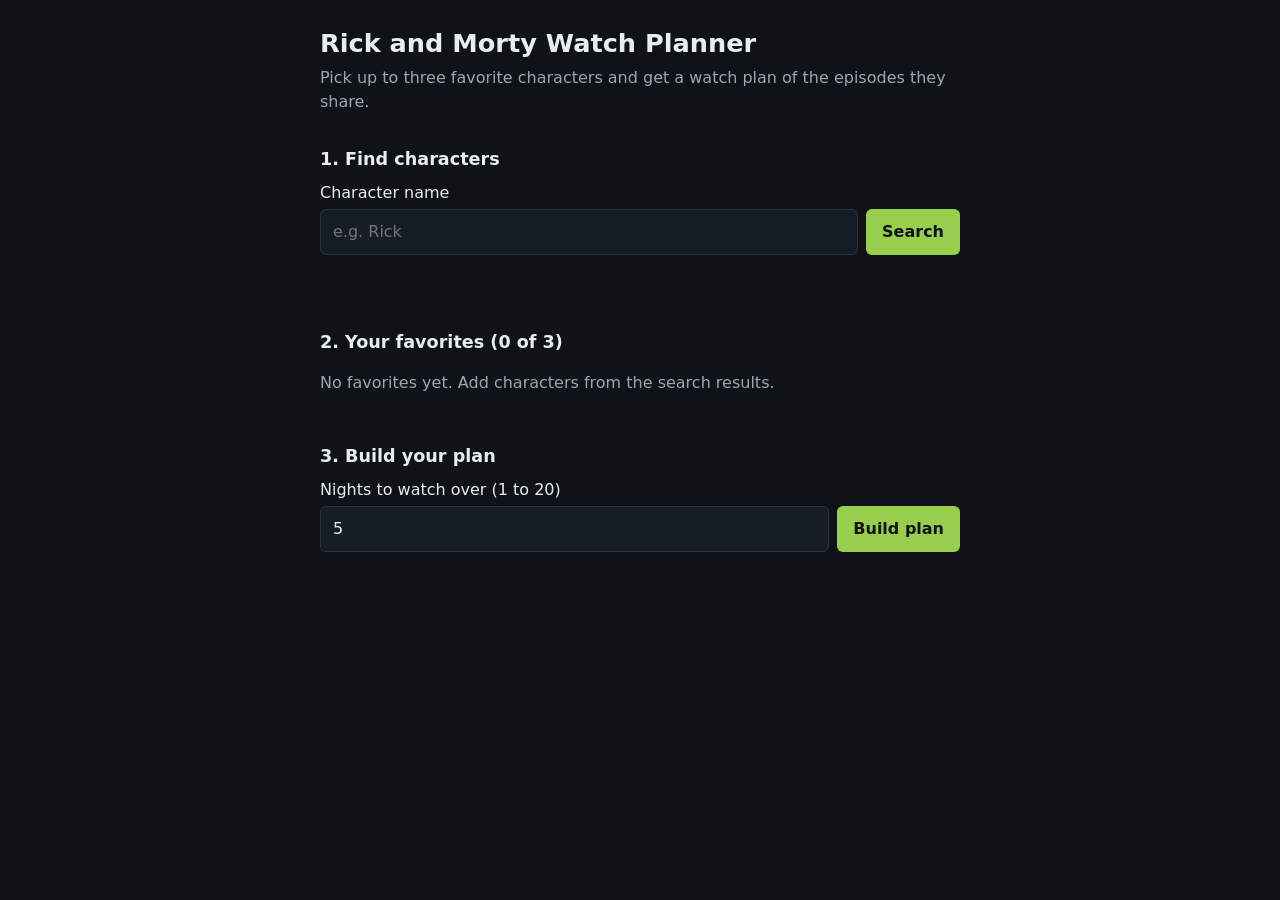
==== index.html @ 21922035 "Add page structure and styles from DESIGN.md Co-Authored-By: Claude Sonnet 5.5 <noreply@anthropic.co" ====
<!DOCTYPE html>
<html lang="en">
<head>
  <meta charset="UTF-8">
  <meta name="viewport" content="width=device-width, initial-scale=1.0">
  <title>Rick and Morty Watch Planner</title>
  <link rel="stylesheet" href="css/styles.css">
</head>
<body>
  <main>
    <header>
      <h1>Rick and Morty Watch Planner</h1>
      <p class="sub">Pick up to three favorite characters and get a watch plan of the episodes they share.</p>
    </header>

    <section aria-labelledby="search-heading">
      <h2 id="search-heading">1. Find characters</h2>
      <form id="search-form" novalidate>
        <label for="search-input">Character name</label>
        <div class="row">
          <input id="search-input" type="text" autocomplete="off" placeholder="e.g. Rick">
          <button id="search-btn" type="submit">Search</button>
        </div>
        <p id="search-msg" class="msg" aria-live="polite"></p>
      </form>
      <div id="search-error" class="error" role="alert" hidden></div>
      <ul id="results" class="cards"></ul>
    </section>

    <section aria-labelledby="fav-heading">
      <h2 id="fav-heading">2. Your favorites (<span id="fav-count">0</span> of 3)</h2>
      <p id="fav-empty" class="muted">No favorites yet. Add characters from the search results.</p>
      <ul id="favorites" class="cards"></ul>
    </section>

    <section aria-labelledby="plan-heading">
      <h2 id="plan-heading">3. Build your plan</h2>
      <form id="plan-form" novalidate>
        <label for="nights-input">Nights to watch over (1 to 20)</label>
        <div class="row">
          <input id="nights-input" type="number" inputmode="numeric" value="5">
          <button id="build-btn" type="submit">Build plan</button>
        </div>
        <p id="plan-msg" class="msg" aria-live="polite"></p>
      </form>
      <div id="plan-error" class="error" role="alert" hidden></div>
    </section>

    <section id="output" aria-labelledby="out-heading" hidden>
      <h2 id="out-heading">Your watch plan</h2>
      <p id="out-note" class="muted"></p>
      <div id="plan"></div>
      <h3>Ranked episodes</h3>
      <ol id="ranked"></ol>
      <h3>By season</h3>
      <div id="seasons"></div>
    </section>
  </main>
  <script src="js/main.js"></script>
</body>
</html>
---- css/styles.css ----
:root {
  --space: #0F1318;
  --panel: #171D25;
  --rule: #2A3441;
  --text: #E8EDF2;
  --muted: #9AA6B4;
  --portal: #97CE4C;
  --amber: #F2B84B;
  --sans: ui-sans-serif, system-ui, -apple-system, "Segoe UI", sans-serif;
  --mono: ui-monospace, "SF Mono", Menlo, Consolas, monospace;
}
* { box-sizing: border-box; }
body {
  margin: 0;
  padding: 24px 16px 64px;
  background: var(--space);
  color: var(--text);
  font: 16px/1.5 var(--sans);
}
main { max-width: 640px; margin: 0 auto; }
h1 { font-size: 1.6rem; margin: 0 0 4px; }
h2 { font-size: 1.1rem; margin: 32px 0 8px; }
h3 { font: 600 0.8rem var(--mono); letter-spacing: 0.08em; text-transform: uppercase; color: var(--portal); margin: 24px 0 8px; }
.sub, .muted { color: var(--muted); }
.sub { margin: 0 0 8px; }

label { display: block; margin-bottom: 4px; }
.row { display: flex; gap: 8px; }
input {
  flex: 1;
  min-width: 0;
  padding: 10px 12px;
  background: var(--panel);
  color: var(--text);
  border: 1px solid var(--rule);
  border-radius: 6px;
  font: inherit;
}
input.invalid { border-color: var(--amber); }
button {
  padding: 10px 16px;
  background: var(--portal);
  color: var(--space);
  border: 0;
  border-radius: 6px;
  font: 600 1rem var(--sans);
  cursor: pointer;
}
button:disabled { background: var(--rule); color: var(--muted); cursor: not-allowed; }
button.secondary { background: transparent; color: var(--text); border: 1px solid var(--rule); padding: 6px 12px; font-size: 0.9rem; }
:focus-visible { outline: 2px solid var(--portal); outline-offset: 2px; }

.msg { min-height: 1.5em; margin: 6px 0 0; color: var(--muted); }
.msg.invalid { color: var(--amber); }
.error {
  margin-top: 12px;
  padding: 12px 16px;
  border: 1px solid var(--amber);
  border-radius: 6px;
  color: var(--amber);
}
.error button { margin-left: 8px; background: var(--amber); }

.cards { list-style: none; margin: 12px 0 0; padding: 0; display: grid; gap: 8px; }
.card {
  display: flex;
  align-items: center;
  gap: 12px;
  padding: 10px 12px;
  background: var(--panel);
  border: 1px solid var(--rule);
  border-left: 4px solid var(--portal);
  border-radius: 6px;
}
.card img { width: 56px; height: 56px; border-radius: 4px; object-fit: cover; flex: none; }
.card .info { flex: 1; min-width: 0; }
.card .name { font-weight: 600; }
.card .meta { color: var(--muted); font-size: 0.85rem; }

.night {
  background: var(--panel);
  border: 1px solid var(--rule);
  border-left: 4px solid var(--portal);
  border-radius: 6px;
  margin-bottom: 16px;
}
.night h4 {
  display: flex;
  justify-content: space-between;
  margin: 0;
  padding: 12px 16px;
  font: 600 0.8rem var(--mono);
  letter-spacing: 0.08em;
  text-transform: uppercase;
  color: var(--portal);
  border-bottom: 1px solid var(--rule);
}
.night ul { list-style: none; margin: 0; padding: 0; }
.ep {
  display: grid;
  grid-template-columns: auto 1fr auto;
  gap: 2px 12px;
  align-items: baseline;
  padding: 12px 16px;
  border-bottom: 1px solid var(--rule);
}
.ep:last-child { border-bottom: 0; }
.code { font: 0.85rem var(--mono); color: var(--muted); }
.title { font-weight: 600; }
.pips { font: 0.9rem var(--mono); letter-spacing: 0.1em; color: var(--portal); }
.pips .off { color: var(--rule); }
.who, .date { grid-column: 2 / 4; color: var(--muted); font-size: 0.85rem; }

#ranked { margin: 0; padding-left: 24px; }
#ranked li { padding: 2px 0; }
#ranked .code { margin-right: 8px; }

.season { margin-bottom: 12px; }
.season .label { display: flex; justify-content: space-between; font: 0.85rem var(--mono); }
.bar { height: 8px; margin: 4px 0; background: var(--rule); border-radius: 4px; }
.bar span { display: block; height: 100%; background: var(--portal); border-radius: 4px; }
.season .meta { color: var(--muted); font-size: 0.85rem; }

@media (prefers-reduced-motion: reduce) { * { transition: none !important; animation: none !important; } }
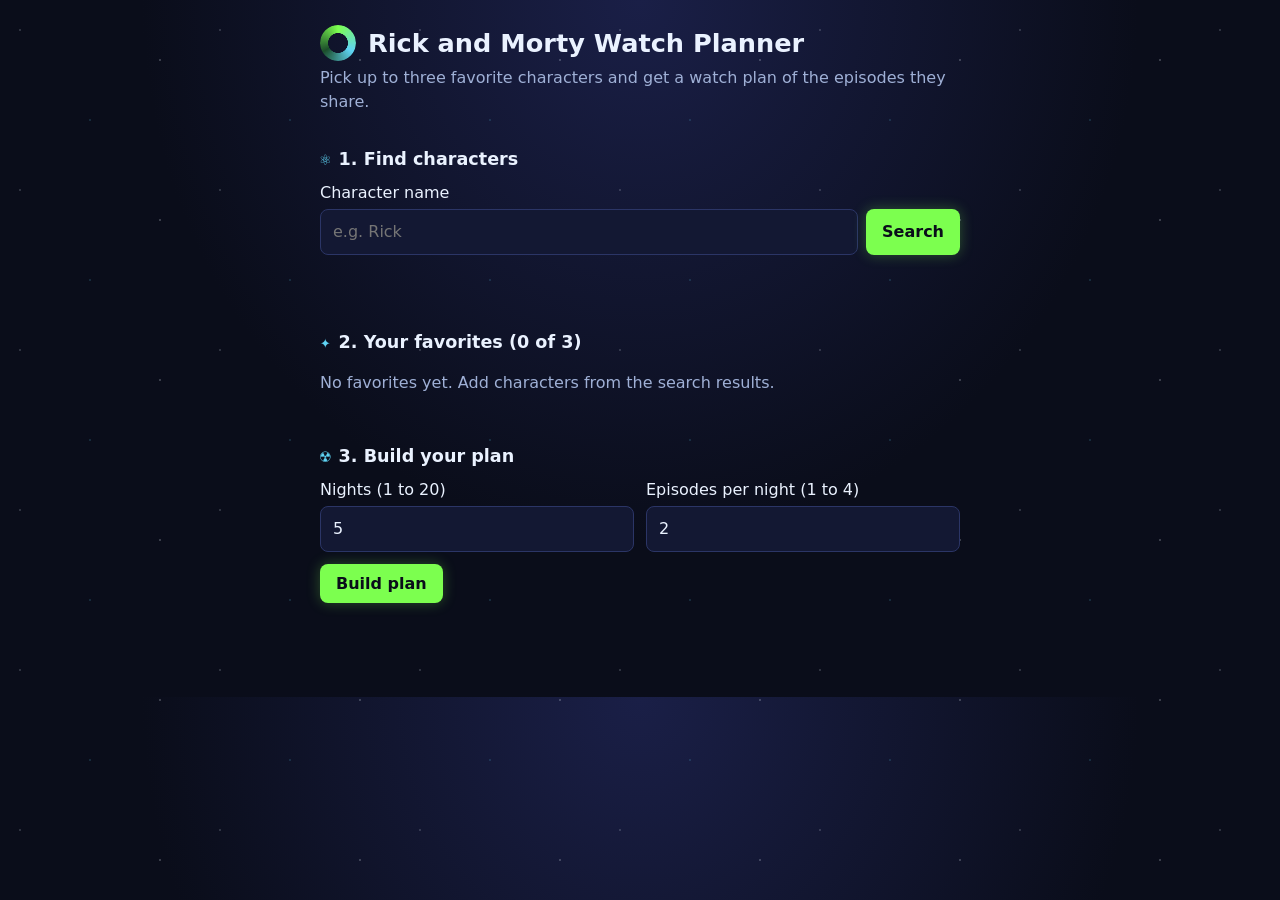
==== commit 867498a2: "Cap the plan at nights x episodes per night and drop the full ranked list User testing (Ayushman, an" ====
--- a/index.html
+++ b/index.html
@@ -36,11 +36,17 @@
     <section aria-labelledby="plan-heading">
       <h2 id="plan-heading">3. Build your plan</h2>
       <form id="plan-form" novalidate>
-        <label for="nights-input">Nights to watch over (1 to 20)</label>
-        <div class="row">
-          <input id="nights-input" type="number" inputmode="numeric" value="5">
-          <button id="build-btn" type="submit">Build plan</button>
+        <div class="fields">
+          <div>
+            <label for="nights-input">Nights (1 to 20)</label>
+            <input id="nights-input" type="number" inputmode="numeric" value="5">
+          </div>
+          <div>
+            <label for="per-night-input">Episodes per night (1 to 4)</label>
+            <input id="per-night-input" type="number" inputmode="numeric" value="2">
+          </div>
         </div>
+        <button id="build-btn" type="submit">Build plan</button>
         <p id="plan-msg" class="msg" aria-live="polite"></p>
       </form>
       <div id="plan-error" class="error" role="alert" hidden></div>
@@ -50,8 +56,6 @@
       <h2 id="out-heading">Your watch plan</h2>
       <p id="out-note" class="muted"></p>
       <div id="plan"></div>
-      <h3>Ranked episodes</h3>
-      <ol id="ranked"></ol>
       <h3>By season</h3>
       <div id="seasons"></div>
     </section>
--- a/css/styles.css
+++ b/css/styles.css
@@ -1,11 +1,13 @@
 :root {
-  --space: #0F1318;
-  --panel: #171D25;
-  --rule: #2A3441;
-  --text: #E8EDF2;
-  --muted: #9AA6B4;
-  --portal: #97CE4C;
-  --amber: #F2B84B;
+  --void: #0A0D1A;
+  --panel: #131833;
+  --rule: #2B3566;
+  --text: #EAF2FF;
+  --muted: #9FB0D6;
+  --portal: #7CFF4F;
+  --lab: #5FD4F4;
+  --yellow: #FFD23F;
+  --glow: 0 0 14px rgba(124, 255, 79, 0.28);
   --sans: ui-sans-serif, system-ui, -apple-system, "Segoe UI", sans-serif;
   --mono: ui-monospace, "SF Mono", Menlo, Consolas, monospace;
 }
@@ -13,19 +15,52 @@
 body {
   margin: 0;
   padding: 24px 16px 64px;
-  background: var(--space);
+  background:
+    radial-gradient(1px 1px at 20px 30px, rgba(234, 242, 255, 0.55), transparent),
+    radial-gradient(1px 1px at 90px 120px, rgba(95, 212, 244, 0.5), transparent),
+    radial-gradient(1.5px 1.5px at 160px 60px, rgba(234, 242, 255, 0.4), transparent),
+    radial-gradient(ellipse at top, #1A1F47 0%, var(--void) 55%);
+  background-size: 200px 160px, 200px 160px, 200px 160px, 100% 100%;
+  background-attachment: scroll;
   color: var(--text);
   font: 16px/1.5 var(--sans);
 }
 main { max-width: 640px; margin: 0 auto; }
-h1 { font-size: 1.6rem; margin: 0 0 4px; }
+h1 {
+  display: flex;
+  align-items: center;
+  gap: 12px;
+  font-size: 1.6rem;
+  margin: 0 0 4px;
+}
+h1::before {
+  content: "";
+  flex: none;
+  width: 36px;
+  height: 36px;
+  border-radius: 50%;
+  background: conic-gradient(from 0deg, var(--portal), var(--lab), #1B4D2A, var(--portal));
+  -webkit-mask: radial-gradient(circle, transparent 38%, #000 40%);
+  mask: radial-gradient(circle, transparent 38%, #000 40%);
+  box-shadow: var(--glow);
+  animation: spin 8s linear infinite;
+}
+@keyframes spin { to { transform: rotate(360deg); } }
 h2 { font-size: 1.1rem; margin: 32px 0 8px; }
+h2::before { color: var(--lab); margin-right: 8px; font-family: var(--mono); }
+#search-heading::before { content: "\269B\FE0E"; }
+#fav-heading::before { content: "\2726"; }
+#plan-heading::before { content: "\2622\FE0E"; }
+#out-heading::before { content: "\269B\FE0E"; }
 h3 { font: 600 0.8rem var(--mono); letter-spacing: 0.08em; text-transform: uppercase; color: var(--portal); margin: 24px 0 8px; }
 .sub, .muted { color: var(--muted); }
 .sub { margin: 0 0 8px; }
 
 label { display: block; margin-bottom: 4px; }
 .row { display: flex; gap: 8px; }
+.fields { display: flex; gap: 12px; margin-bottom: 12px; }
+.fields > div { flex: 1; min-width: 0; }
+.fields input { width: 100%; }
 input {
   flex: 1;
   min-width: 0;
@@ -33,33 +68,35 @@
   background: var(--panel);
   color: var(--text);
   border: 1px solid var(--rule);
-  border-radius: 6px;
+  border-radius: 8px;
   font: inherit;
 }
-input.invalid { border-color: var(--amber); }
+input:focus { border-color: var(--lab); }
+input.invalid { border-color: var(--yellow); }
 button {
   padding: 10px 16px;
   background: var(--portal);
-  color: var(--space);
+  color: var(--void);
   border: 0;
-  border-radius: 6px;
+  border-radius: 8px;
   font: 600 1rem var(--sans);
   cursor: pointer;
+  box-shadow: var(--glow);
 }
-button:disabled { background: var(--rule); color: var(--muted); cursor: not-allowed; }
-button.secondary { background: transparent; color: var(--text); border: 1px solid var(--rule); padding: 6px 12px; font-size: 0.9rem; }
+button:disabled { background: var(--rule); color: var(--muted); cursor: not-allowed; box-shadow: none; }
+button.secondary { background: transparent; color: var(--text); border: 1px solid var(--rule); padding: 6px 12px; font-size: 0.9rem; box-shadow: none; }
 :focus-visible { outline: 2px solid var(--portal); outline-offset: 2px; }
 
 .msg { min-height: 1.5em; margin: 6px 0 0; color: var(--muted); }
-.msg.invalid { color: var(--amber); }
+.msg.invalid { color: var(--yellow); }
 .error {
   margin-top: 12px;
   padding: 12px 16px;
-  border: 1px solid var(--amber);
-  border-radius: 6px;
-  color: var(--amber);
+  border: 1px solid var(--yellow);
+  border-radius: 8px;
+  color: var(--yellow);
 }
-.error button { margin-left: 8px; background: var(--amber); }
+.error button { margin-left: 8px; background: var(--yellow); box-shadow: none; }
 
 .cards { list-style: none; margin: 12px 0 0; padding: 0; display: grid; gap: 8px; }
 .card {
@@ -70,9 +107,10 @@
   background: var(--panel);
   border: 1px solid var(--rule);
   border-left: 4px solid var(--portal);
-  border-radius: 6px;
+  border-radius: 8px;
+  box-shadow: var(--glow);
 }
-.card img { width: 56px; height: 56px; border-radius: 4px; object-fit: cover; flex: none; }
+.card img { width: 56px; height: 56px; border-radius: 50%; border: 2px solid var(--lab); object-fit: cover; flex: none; }
 .card .info { flex: 1; min-width: 0; }
 .card .name { font-weight: 600; }
 .card .meta { color: var(--muted); font-size: 0.85rem; }
@@ -81,7 +119,8 @@
   background: var(--panel);
   border: 1px solid var(--rule);
   border-left: 4px solid var(--portal);
-  border-radius: 6px;
+  border-radius: 8px;
+  box-shadow: var(--glow);
   margin-bottom: 16px;
 }
 .night h4 {
@@ -95,6 +134,7 @@
   color: var(--portal);
   border-bottom: 1px solid var(--rule);
 }
+.night h4 span:first-child::before { content: "\25C9  "; }
 .night ul { list-style: none; margin: 0; padding: 0; }
 .ep {
   display: grid;
@@ -107,18 +147,14 @@
 .ep:last-child { border-bottom: 0; }
 .code { font: 0.85rem var(--mono); color: var(--muted); }
 .title { font-weight: 600; }
-.pips { font: 0.9rem var(--mono); letter-spacing: 0.1em; color: var(--portal); }
-.pips .off { color: var(--rule); }
+.pips { font: 0.9rem var(--mono); letter-spacing: 0.1em; color: var(--portal); text-shadow: 0 0 8px rgba(124, 255, 79, 0.7); }
+.pips .off { color: var(--rule); text-shadow: none; }
 .who, .date { grid-column: 2 / 4; color: var(--muted); font-size: 0.85rem; }
-
-#ranked { margin: 0; padding-left: 24px; }
-#ranked li { padding: 2px 0; }
-#ranked .code { margin-right: 8px; }
 
 .season { margin-bottom: 12px; }
 .season .label { display: flex; justify-content: space-between; font: 0.85rem var(--mono); }
 .bar { height: 8px; margin: 4px 0; background: var(--rule); border-radius: 4px; }
-.bar span { display: block; height: 100%; background: var(--portal); border-radius: 4px; }
+.bar span { display: block; height: 100%; background: linear-gradient(90deg, var(--portal), var(--lab)); border-radius: 4px; }
 .season .meta { color: var(--muted); font-size: 0.85rem; }
 
 @media (prefers-reduced-motion: reduce) { * { transition: none !important; animation: none !important; } }
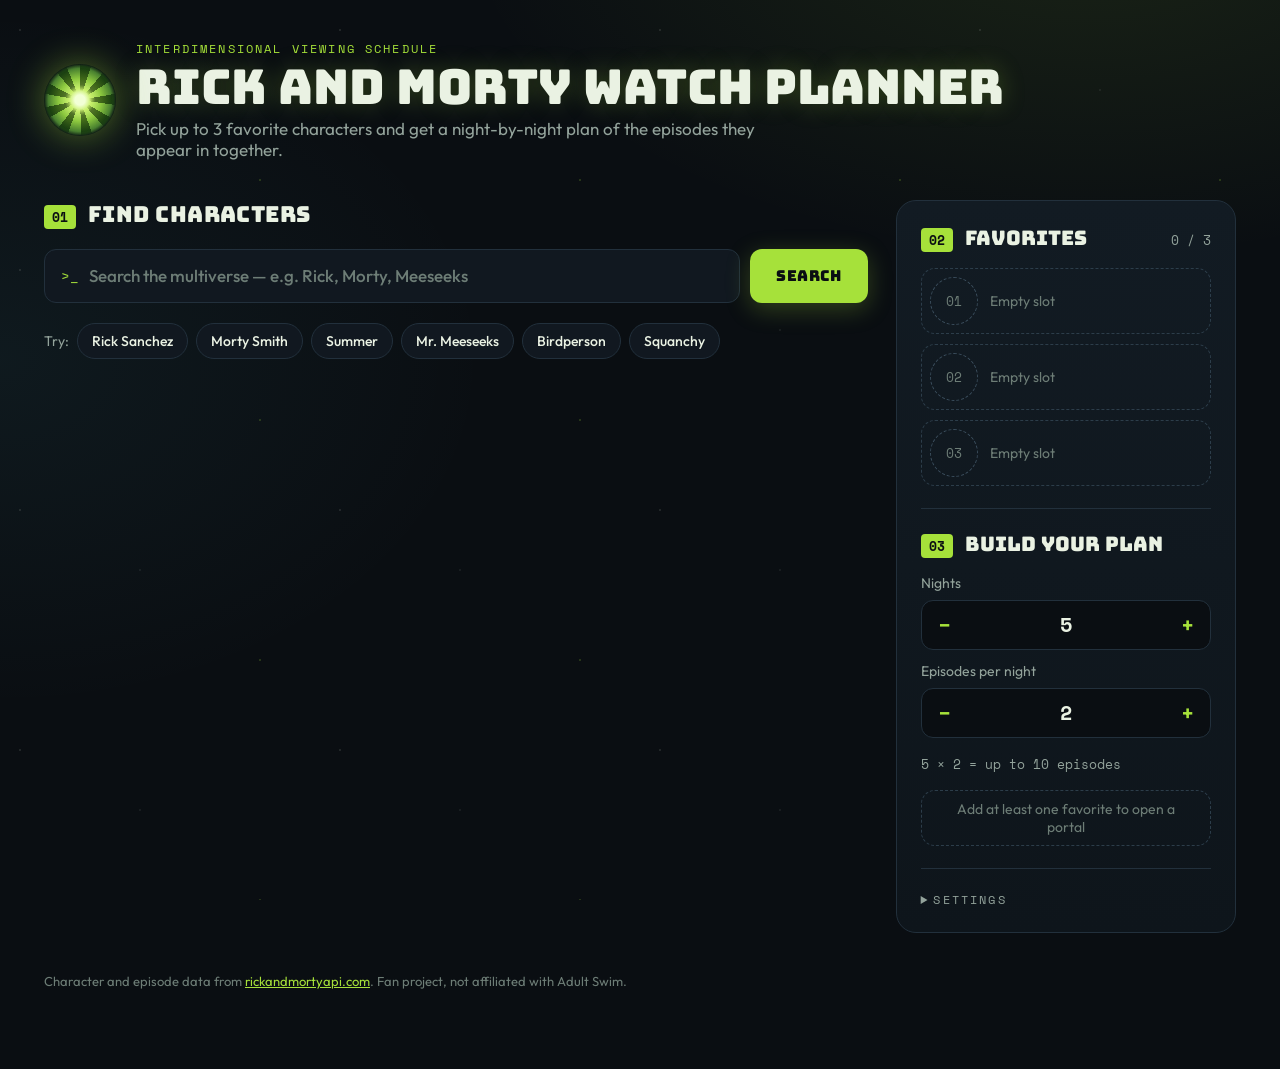
==== commit 51178bb0: "Rebuild page and styles to the second design direction Header with CSS portal, two-column layout wit" ====
--- a/index.html
+++ b/index.html
@@ -4,62 +4,141 @@
   <meta charset="UTF-8">
   <meta name="viewport" content="width=device-width, initial-scale=1.0">
   <title>Rick and Morty Watch Planner</title>
+  <link rel="preconnect" href="https://fonts.googleapis.com">
+  <link rel="preconnect" href="https://fonts.gstatic.com" crossorigin>
+  <link href="https://fonts.googleapis.com/css2?family=Bungee&family=Outfit:wght@400;500;600;700&family=Space+Mono:wght@400;700&display=swap" rel="stylesheet">
   <link rel="stylesheet" href="css/styles.css">
 </head>
 <body>
-  <main>
-    <header>
-      <h1>Rick and Morty Watch Planner</h1>
-      <p class="sub">Pick up to three favorite characters and get a watch plan of the episodes they share.</p>
+  <div class="page">
+    <header class="head">
+      <span class="portal" style="--s: 72px" aria-hidden="true"><span class="core"></span><span class="swirl"></span></span>
+      <div class="head-text">
+        <p class="kicker">Interdimensional viewing schedule</p>
+        <h1>Rick and Morty Watch Planner</h1>
+        <p class="sub">Pick up to <span id="max-text">3</span> favorite characters and get a night-by-night plan of the episodes they appear in together.</p>
+      </div>
     </header>
 
-    <section aria-labelledby="search-heading">
-      <h2 id="search-heading">1. Find characters</h2>
-      <form id="search-form" novalidate>
-        <label for="search-input">Character name</label>
-        <div class="row">
-          <input id="search-input" type="text" autocomplete="off" placeholder="e.g. Rick">
-          <button id="search-btn" type="submit">Search</button>
+    <div class="cols">
+      <main class="left">
+        <section class="block" aria-labelledby="find-heading">
+          <div class="step">
+            <span class="badge">01</span>
+            <h2 id="find-heading" class="h-find">Find characters</h2>
+          </div>
+
+          <form id="search-form" class="search" novalidate>
+            <label class="field">
+              <span class="prompt" aria-hidden="true">&gt;_</span>
+              <span class="visually-hidden">Character name</span>
+              <input id="search-input" type="text" autocomplete="off" placeholder="Search the multiverse — e.g. Rick, Morty, Meeseeks">
+            </label>
+            <button id="search-btn" class="btn-search" type="submit">Search</button>
+          </form>
+
+          <div id="chips" class="chips"></div>
+          <p id="status" class="status" aria-live="polite"></p>
+          <div id="search-loading" class="loading" hidden>
+            <span class="portal" style="--s: 36px" aria-hidden="true"><span class="core"></span><span class="swirl"></span></span>
+            <span>Scanning dimensions…</span>
+          </div>
+          <ul id="results" class="grid"></ul>
+          <div id="more" class="more"></div>
+        </section>
+      </main>
+
+      <aside class="aside" aria-label="Favorites and plan">
+        <section class="block" aria-labelledby="fav-heading">
+          <div class="row-between">
+            <div class="step">
+              <span class="badge">02</span>
+              <h2 id="fav-heading" class="h-small">Favorites</h2>
+            </div>
+            <span id="fav-counter" class="counter">0 / 3</span>
+          </div>
+          <ul id="slots" class="slots"></ul>
+        </section>
+
+        <hr class="divider">
+
+        <section class="block" aria-labelledby="build-heading">
+          <div class="step">
+            <span class="badge">03</span>
+            <h2 id="build-heading" class="h-small">Build your plan</h2>
+          </div>
+          <div class="steppers">
+            <div class="stepper">
+              <span id="nights-label" class="stepper-label">Nights</span>
+              <div class="ctl" role="group" aria-labelledby="nights-label">
+                <button type="button" data-key="nights" data-dir="-1" aria-label="Fewer nights">−</button>
+                <output id="nights-val" aria-live="polite">5</output>
+                <button type="button" data-key="nights" data-dir="1" aria-label="More nights">+</button>
+              </div>
+            </div>
+            <div class="stepper">
+              <span id="per-label" class="stepper-label">Episodes per night</span>
+              <div class="ctl" role="group" aria-labelledby="per-label">
+                <button type="button" data-key="perNight" data-dir="-1" aria-label="Fewer episodes per night">−</button>
+                <output id="per-val" aria-live="polite">2</output>
+                <button type="button" data-key="perNight" data-dir="1" aria-label="More episodes per night">+</button>
+              </div>
+            </div>
+          </div>
+          <p id="plan-summary" class="summary">5 × 2 = up to 10 episodes</p>
+          <div id="build-area"></div>
+          <p id="plan-error" class="plan-error" role="alert"></p>
+        </section>
+
+        <hr class="divider">
+
+        <details class="settings">
+          <summary>Settings</summary>
+          <div class="settings-body">
+            <label class="setting">
+              <span>Ranking</span>
+              <select id="set-ranking">
+                <option value="most">Most favorites first</option>
+                <option value="chrono">Chronological</option>
+              </select>
+            </label>
+            <label class="setting">
+              <span>Max favorites</span>
+              <select id="set-max"></select>
+            </label>
+            <label class="setting check">
+              <input id="set-seasons" type="checkbox" checked>
+              <span>Show season breakdown</span>
+            </label>
+          </div>
+        </details>
+      </aside>
+    </div>
+
+    <div id="plan-loading" class="plan-loading" hidden>
+      <span class="portal" style="--s: 48px" aria-hidden="true"><span class="core"></span><span class="swirl"></span></span>
+      <span>Calculating the optimal timeline…</span>
+    </div>
+
+    <section id="plan" class="plan" aria-labelledby="plan-title" hidden>
+      <div class="plan-head">
+        <div>
+          <p class="kicker">Your watch plan</p>
+          <h2 id="plan-title" class="plan-title"></h2>
         </div>
-        <p id="search-msg" class="msg" aria-live="polite"></p>
-      </form>
-      <div id="search-error" class="error" role="alert" hidden></div>
-      <ul id="results" class="cards"></ul>
+        <p id="plan-note" class="plan-note"></p>
+      </div>
+      <div id="nights" class="nights"></div>
+      <section id="seasons" class="seasons" aria-labelledby="seasons-title">
+        <h3 id="seasons-title" class="seasons-title">By season</h3>
+        <div id="season-rows" class="season-rows"></div>
+      </section>
     </section>
 
-    <section aria-labelledby="fav-heading">
-      <h2 id="fav-heading">2. Your favorites (<span id="fav-count">0</span> of 3)</h2>
-      <p id="fav-empty" class="muted">No favorites yet. Add characters from the search results.</p>
-      <ul id="favorites" class="cards"></ul>
-    </section>
-
-    <section aria-labelledby="plan-heading">
-      <h2 id="plan-heading">3. Build your plan</h2>
-      <form id="plan-form" novalidate>
-        <div class="fields">
-          <div>
-            <label for="nights-input">Nights (1 to 20)</label>
-            <input id="nights-input" type="number" inputmode="numeric" value="5">
-          </div>
-          <div>
-            <label for="per-night-input">Episodes per night (1 to 4)</label>
-            <input id="per-night-input" type="number" inputmode="numeric" value="2">
-          </div>
-        </div>
-        <button id="build-btn" type="submit">Build plan</button>
-        <p id="plan-msg" class="msg" aria-live="polite"></p>
-      </form>
-      <div id="plan-error" class="error" role="alert" hidden></div>
-    </section>
-
-    <section id="output" aria-labelledby="out-heading" hidden>
-      <h2 id="out-heading">Your watch plan</h2>
-      <p id="out-note" class="muted"></p>
-      <div id="plan"></div>
-      <h3>By season</h3>
-      <div id="seasons"></div>
-    </section>
-  </main>
+    <footer class="foot">
+      Character and episode data from <a href="https://rickandmortyapi.com">rickandmortyapi.com</a>. Fan project, not affiliated with Adult Swim.
+    </footer>
+  </div>
   <script src="js/main.js"></script>
 </body>
 </html>
--- a/css/styles.css
+++ b/css/styles.css
@@ -1,160 +1,741 @@
 :root {
-  --void: #0A0D1A;
-  --panel: #131833;
-  --rule: #2B3566;
-  --text: #EAF2FF;
-  --muted: #9FB0D6;
-  --portal: #7CFF4F;
-  --lab: #5FD4F4;
-  --yellow: #FFD23F;
-  --glow: 0 0 14px rgba(124, 255, 79, 0.28);
-  --sans: ui-sans-serif, system-ui, -apple-system, "Segoe UI", sans-serif;
-  --mono: ui-monospace, "SF Mono", Menlo, Consolas, monospace;
-}
-* { box-sizing: border-box; }
+  --bg: #0a0e12;
+  --panel: #111820;
+  --raised: #16202a;
+  --line: #22303c;
+  --divider: #1a242e;
+  --line-strong: #2c3d4a;
+  --line-hover: #3a4d5c;
+  --text: #eaf2e3;
+  --text-2: #93a39b;
+  --text-3: #6d7d76;
+  --fav-name: #c3d0c8;
+  --green: #a6e13a;
+  --green-hover: #bdf04f;
+  --green-deep: #3c7a24;
+  --cyan: #5fd3e6;
+  --danger: #ff6b4a;
+  --unknown: #8a97a0;
+
+  --display: "Bungee", ui-sans-serif, system-ui, sans-serif;
+  --body: "Outfit", ui-sans-serif, system-ui, -apple-system, "Segoe UI", sans-serif;
+  --mono: "Space Mono", ui-monospace, "SF Mono", Menlo, Consolas, monospace;
+}
+
+*, *::before, *::after { box-sizing: border-box; }
+
+html, body { margin: 0; background: #0a0e12; }
+
 body {
-  margin: 0;
-  padding: 24px 16px 64px;
-  background:
-    radial-gradient(1px 1px at 20px 30px, rgba(234, 242, 255, 0.55), transparent),
-    radial-gradient(1px 1px at 90px 120px, rgba(95, 212, 244, 0.5), transparent),
-    radial-gradient(1.5px 1.5px at 160px 60px, rgba(234, 242, 255, 0.4), transparent),
-    radial-gradient(ellipse at top, #1A1F47 0%, var(--void) 55%);
-  background-size: 200px 160px, 200px 160px, 200px 160px, 100% 100%;
-  background-attachment: scroll;
+  font-family: var(--body);
   color: var(--text);
-  font: 16px/1.5 var(--sans);
-}
-main { max-width: 640px; margin: 0 auto; }
+  -webkit-font-smoothing: antialiased;
+  -moz-osx-font-smoothing: grayscale;
+  background-image:
+    radial-gradient(1px 1px at 20px 30px, rgba(234, 242, 227, .35), transparent),
+    radial-gradient(1px 1px at 140px 90px, rgba(234, 242, 227, .22), transparent),
+    radial-gradient(1.5px 1.5px at 260px 180px, rgba(166, 225, 58, .35), transparent),
+    radial-gradient(900px 500px at 85% -10%, rgba(166, 225, 58, .10), transparent 70%),
+    radial-gradient(700px 500px at 0% 40%, rgba(95, 211, 230, .06), transparent 70%);
+  background-size: 320px 240px, 320px 240px, 320px 240px, 100% 100%, 100% 100%;
+  background-attachment: fixed;
+}
+
+a { color: var(--green); }
+a:hover { color: #cdf57a; }
+input::placeholder { color: var(--text-3); }
+button, input, select { font: inherit; }
+button { cursor: pointer; }
+:focus-visible { outline: 2px solid var(--green); outline-offset: 2px; }
+
+.visually-hidden {
+  position: absolute;
+  width: 1px;
+  height: 1px;
+  margin: -1px;
+  overflow: hidden;
+  clip: rect(0 0 0 0);
+  white-space: nowrap;
+}
+
+@keyframes rm-spin { from { transform: rotate(0deg); } to { transform: rotate(360deg); } }
+@keyframes rm-pulse {
+  0%, 100% { transform: scale(1); filter: brightness(1); }
+  50% { transform: scale(1.05); filter: brightness(1.2); }
+}
+
+/* ---- page ---- */
+
+.page {
+  max-width: 1240px;
+  margin: 0 auto;
+  padding: 40px 24px 80px;
+  display: flex;
+  flex-direction: column;
+  gap: 40px;
+}
+
+/* ---- portal ---- */
+
+.portal {
+  --s: 48px;
+  position: relative;
+  flex: none;
+  width: var(--s);
+  height: var(--s);
+  animation: rm-pulse 3s ease-in-out infinite;
+}
+.portal .core,
+.portal .swirl {
+  position: absolute;
+  inset: 0;
+  border-radius: 50%;
+}
+.portal .core {
+  background: radial-gradient(circle, #f2ffd6 0 10%, #c9f06a 22%, #7fbf2e 42%, #2f6a1c 62%, rgba(47, 106, 28, 0) 72%);
+  box-shadow: 0 0 calc(var(--s) * .5) rgba(166, 225, 58, .45);
+}
+.portal .swirl {
+  background: repeating-conic-gradient(from 0deg, rgba(10, 30, 8, .55) 0 18deg, rgba(220, 255, 160, .15) 18deg 40deg);
+  -webkit-mask-image: radial-gradient(circle, transparent 18%, #000 30%, #000 62%, transparent 70%);
+  mask-image: radial-gradient(circle, transparent 18%, #000 30%, #000 62%, transparent 70%);
+  animation: rm-spin 4s linear infinite;
+}
+
+/* ---- header ---- */
+
+.head {
+  display: flex;
+  align-items: center;
+  gap: 20px;
+  flex-wrap: wrap;
+}
+.head-text {
+  display: flex;
+  flex-direction: column;
+  gap: 6px;
+  flex: 1 1 320px;
+}
+.kicker {
+  margin: 0;
+  font: 400 12px var(--mono);
+  letter-spacing: .18em;
+  text-transform: uppercase;
+  color: var(--green);
+}
 h1 {
-  display: flex;
-  align-items: center;
+  margin: 0;
+  font-family: var(--display);
+  font-weight: 400;
+  font-size: clamp(28px, 4.4vw, 48px);
+  line-height: 1.02;
+  text-shadow: 0 0 24px rgba(166, 225, 58, .25);
+}
+.sub {
+  margin: 0;
+  font-size: 17px;
+  color: var(--text-2);
+  max-width: 620px;
+  text-wrap: pretty;
+}
+
+/* ---- columns ---- */
+
+.cols {
+  display: flex;
+  flex-wrap: wrap;
+  gap: 28px;
+  align-items: flex-start;
+}
+.left {
+  flex: 999 1 520px;
+  min-width: 0;
+  display: flex;
+  flex-direction: column;
+  gap: 20px;
+}
+.aside {
+  flex: 1 1 340px;
+  max-width: 100%;
+  position: sticky;
+  top: 20px;
+  background: linear-gradient(180deg, #121b23, #0e151b);
+  border: 1px solid var(--line);
+  border-radius: 20px;
+  padding: 24px;
+  display: flex;
+  flex-direction: column;
+  gap: 22px;
+}
+.block {
+  display: flex;
+  flex-direction: column;
+  gap: 16px;
+}
+.left .block { gap: 20px; }
+.divider {
+  width: 100%;
+  margin: 0;
+  border: 0;
+  border-top: 1px solid var(--line);
+}
+
+/* ---- step badges ---- */
+
+.step {
+  display: flex;
+  align-items: baseline;
   gap: 12px;
-  font-size: 1.6rem;
-  margin: 0 0 4px;
-}
-h1::before {
-  content: "";
+}
+.badge {
+  font: 700 13px var(--mono);
+  color: #0a0e12;
+  background: var(--green);
+  padding: 2px 8px;
+  border-radius: 4px;
+}
+.step h2 {
+  margin: 0;
+  font-family: var(--display);
+  font-weight: 400;
+}
+.h-find { font-size: 22px; letter-spacing: .02em; }
+.h-small { font-size: 20px; }
+.row-between {
+  display: flex;
+  justify-content: space-between;
+  align-items: baseline;
+  gap: 12px;
+}
+.counter {
+  font: 400 13px var(--mono);
+  color: var(--text-2);
+  white-space: nowrap;
+}
+
+/* ---- search ---- */
+
+.search {
+  display: flex;
+  gap: 10px;
+  flex-wrap: wrap;
+}
+.field {
+  flex: 1 1 260px;
+  display: flex;
+  align-items: center;
+  gap: 10px;
+  min-height: 54px;
+  padding: 0 16px;
+  background: var(--panel);
+  border: 1.5px solid var(--line);
+  border-radius: 12px;
+}
+.field:focus-within { border-color: var(--green); }
+.prompt {
+  font: 400 14px var(--mono);
+  color: var(--green);
+}
+.field input {
+  flex: 1;
+  min-width: 0;
+  padding: 14px 0;
+  border: 0;
+  background: transparent;
+  color: var(--text);
+  font: 500 17px var(--body);
+  outline: none;
+}
+.btn-search {
+  min-height: 54px;
+  padding: 0 26px;
+  border: 0;
+  border-radius: 12px;
+  background: var(--green);
+  color: #0a0e12;
+  font: 400 15px var(--display);
+  letter-spacing: .04em;
+  box-shadow: 0 6px 24px rgba(166, 225, 58, .25);
+}
+.btn-search:hover { background: var(--green-hover); }
+.btn-search:active { transform: translateY(1px); }
+
+.chips {
+  display: flex;
+  flex-wrap: wrap;
+  align-items: center;
+  gap: 8px;
+}
+.chips:empty { display: none; }
+.chips-label {
+  font-size: 14px;
+  color: var(--text-2);
+}
+.chip {
+  flex: none;
+  white-space: nowrap;
+  padding: 8px 14px;
+  border-radius: 999px;
+  border: 1px solid var(--line);
+  background: var(--panel);
+  color: var(--text);
+  font: 500 14px var(--body);
+}
+.chip:hover { border-color: var(--green); color: var(--green); }
+
+.status {
+  margin: 0;
+  font: 400 13px var(--mono);
+  color: var(--text-2);
+}
+.status:empty { display: none; }
+
+.loading {
+  display: flex;
+  align-items: center;
+  gap: 14px;
+  padding: 28px 0;
+  color: var(--text-2);
+}
+.loading[hidden], .plan-loading[hidden] { display: none; }
+
+/* ---- results ---- */
+
+.grid {
+  list-style: none;
+  margin: 0;
+  padding: 0;
+  display: grid;
+  grid-template-columns: repeat(auto-fill, minmax(168px, 1fr));
+  gap: 14px;
+}
+.grid:empty { display: none; }
+.card {
+  display: flex;
+  flex-direction: column;
+  background: var(--panel);
+  border: 1px solid var(--line);
+  border-radius: 16px;
+  overflow: hidden;
+}
+.card:hover { border-color: var(--line-hover); }
+.card-img {
+  position: relative;
+  aspect-ratio: 1 / 1;
+  background: var(--raised);
+}
+.card-img img {
+  display: block;
+  width: 100%;
+  height: 100%;
+  object-fit: cover;
+}
+.card-img img.faded { opacity: .5; }
+.pill {
+  position: absolute;
+  left: 10px;
+  top: 10px;
+  display: inline-flex;
+  align-items: center;
+  gap: 6px;
+  padding: 4px 10px 4px 8px;
+  border-radius: 999px;
+  background: rgba(10, 14, 18, .82);
+  font: 700 11px var(--mono);
+  letter-spacing: .06em;
+  text-transform: uppercase;
+}
+.dot {
+  width: 8px;
+  height: 8px;
+  border-radius: 50%;
+  background: var(--unknown);
+}
+.dot.alive { background: var(--green); }
+.dot.dead { background: var(--danger); }
+.card-body {
+  flex: 1;
+  display: flex;
+  flex-direction: column;
+  gap: 10px;
+  padding: 12px 14px 14px;
+}
+.card-name {
+  font-weight: 600;
+  font-size: 16px;
+  line-height: 1.25;
+}
+.card-meta {
+  margin-top: -6px;
+  font-size: 13px;
+  color: var(--text-2);
+}
+.card-action { margin-top: auto; }
+.btn-add {
+  width: 100%;
+  min-height: 40px;
+  border: 0;
+  border-radius: 10px;
+  background: var(--green);
+  color: #0a0e12;
+  font: 700 14px var(--body);
+}
+.btn-add:hover { background: var(--green-hover); }
+.muted-box {
+  display: flex;
+  align-items: center;
+  justify-content: center;
+  min-height: 40px;
+  border-radius: 10px;
+  border: 1px dashed var(--line-hover);
+  color: var(--text-2);
+  font: 600 14px var(--body);
+  text-align: center;
+}
+
+.more { display: flex; justify-content: center; }
+.more:empty { display: none; }
+.btn-more {
+  min-height: 46px;
+  padding: 0 24px;
+  border-radius: 12px;
+  border: 1.5px solid var(--line);
+  background: transparent;
+  color: var(--text);
+  font: 600 15px var(--body);
+}
+.btn-more:hover { border-color: var(--green); color: var(--green); }
+.btn-more:disabled { cursor: wait; opacity: .7; }
+
+/* ---- favorites ---- */
+
+.slots {
+  list-style: none;
+  margin: 0;
+  padding: 0;
+  display: flex;
+  flex-direction: column;
+  gap: 10px;
+}
+.slot {
+  display: flex;
+  align-items: center;
+  gap: 12px;
+  padding: 8px 10px 8px 8px;
+  border-radius: 14px;
+  min-height: 66px;
+}
+.slot.filled {
+  background: var(--raised);
+  border: 1px solid var(--line-strong);
+}
+.slot.empty { border: 1.5px dashed var(--line-strong); }
+.slot-avatar {
+  flex: none;
+  width: 48px;
+  height: 48px;
+  border-radius: 50%;
+  object-fit: cover;
+  box-shadow: 0 0 0 2px var(--green), 0 0 14px rgba(166, 225, 58, .45);
+}
+.slot-num {
+  flex: none;
+  display: flex;
+  align-items: center;
+  justify-content: center;
+  width: 48px;
+  height: 48px;
+  border-radius: 50%;
+  border: 1.5px dashed var(--line-hover);
+  font: 400 13px var(--mono);
+  color: var(--text-3);
+}
+.slot-info { flex: 1; min-width: 0; }
+.slot-name {
+  font-weight: 600;
+  font-size: 15px;
+  white-space: nowrap;
+  overflow: hidden;
+  text-overflow: ellipsis;
+}
+.slot-meta { font-size: 13px; color: var(--text-2); }
+.slot-empty-label { font-size: 14px; color: var(--text-3); }
+.btn-remove {
   flex: none;
   width: 36px;
   height: 36px;
-  border-radius: 50%;
-  background: conic-gradient(from 0deg, var(--portal), var(--lab), #1B4D2A, var(--portal));
-  -webkit-mask: radial-gradient(circle, transparent 38%, #000 40%);
-  mask: radial-gradient(circle, transparent 38%, #000 40%);
-  box-shadow: var(--glow);
-  animation: spin 8s linear infinite;
-}
-@keyframes spin { to { transform: rotate(360deg); } }
-h2 { font-size: 1.1rem; margin: 32px 0 8px; }
-h2::before { color: var(--lab); margin-right: 8px; font-family: var(--mono); }
-#search-heading::before { content: "\269B\FE0E"; }
-#fav-heading::before { content: "\2726"; }
-#plan-heading::before { content: "\2622\FE0E"; }
-#out-heading::before { content: "\269B\FE0E"; }
-h3 { font: 600 0.8rem var(--mono); letter-spacing: 0.08em; text-transform: uppercase; color: var(--portal); margin: 24px 0 8px; }
-.sub, .muted { color: var(--muted); }
-.sub { margin: 0 0 8px; }
-
-label { display: block; margin-bottom: 4px; }
-.row { display: flex; gap: 8px; }
-.fields { display: flex; gap: 12px; margin-bottom: 12px; }
-.fields > div { flex: 1; min-width: 0; }
-.fields input { width: 100%; }
-input {
+  border-radius: 10px;
+  border: 1px solid var(--line-strong);
+  background: transparent;
+  color: var(--text-2);
+  font-size: 18px;
+  line-height: 1;
+}
+.btn-remove:hover { color: var(--danger); border-color: var(--danger); }
+
+/* ---- plan controls ---- */
+
+.steppers {
+  display: grid;
+  grid-template-columns: repeat(auto-fit, minmax(140px, 1fr));
+  gap: 12px;
+}
+.stepper { display: flex; flex-direction: column; gap: 8px; }
+.stepper-label { font-size: 14px; color: var(--text-2); }
+.ctl {
+  display: flex;
+  align-items: center;
+  background: #0a0e12;
+  border: 1px solid var(--line);
+  border-radius: 12px;
+  overflow: hidden;
+}
+.ctl button {
+  flex: none;
+  width: 46px;
+  height: 48px;
+  border: 0;
+  background: transparent;
+  color: var(--green);
+  font: 700 20px var(--body);
+}
+.ctl button:hover { background: var(--raised); }
+.ctl button:disabled { color: var(--text-3); cursor: not-allowed; background: transparent; }
+.ctl output {
   flex: 1;
-  min-width: 0;
-  padding: 10px 12px;
-  background: var(--panel);
+  text-align: center;
+  font: 700 20px var(--mono);
+}
+.summary {
+  margin: 0;
+  font: 400 13px var(--mono);
+  color: var(--text-2);
+}
+.btn-build {
+  width: 100%;
+  min-height: 56px;
+  border: 0;
+  border-radius: 14px;
+  background: var(--green);
+  color: #0a0e12;
+  font: 400 17px var(--display);
+  letter-spacing: .04em;
+  box-shadow: 0 8px 30px rgba(166, 225, 58, .3);
+}
+.btn-build:hover { background: var(--green-hover); }
+.btn-build:disabled { cursor: wait; opacity: .8; }
+.build-disabled {
+  display: flex;
+  align-items: center;
+  justify-content: center;
+  min-height: 56px;
+  padding: 0 16px;
+  border-radius: 14px;
+  border: 1.5px dashed var(--line-strong);
+  font-size: 14px;
+  color: var(--text-3);
+  text-align: center;
+}
+.plan-error {
+  margin: -6px 0 0;
+  font-size: 14px;
+  color: var(--danger);
+}
+.plan-error:empty { display: none; }
+
+/* ---- settings ---- */
+
+.settings summary {
+  cursor: pointer;
+  font: 400 12px var(--mono);
+  letter-spacing: .18em;
+  text-transform: uppercase;
+  color: var(--text-2);
+}
+.settings summary:hover { color: var(--green); }
+.settings-body {
+  display: flex;
+  flex-direction: column;
+  gap: 12px;
+  margin-top: 14px;
+}
+.setting {
+  display: flex;
+  justify-content: space-between;
+  align-items: center;
+  gap: 12px;
+  font-size: 14px;
+  color: var(--text-2);
+}
+.setting select {
+  padding: 8px 10px;
+  border-radius: 10px;
+  border: 1px solid var(--line);
+  background: #0a0e12;
   color: var(--text);
-  border: 1px solid var(--rule);
-  border-radius: 8px;
-  font: inherit;
-}
-input:focus { border-color: var(--lab); }
-input.invalid { border-color: var(--yellow); }
-button {
-  padding: 10px 16px;
-  background: var(--portal);
-  color: var(--void);
-  border: 0;
-  border-radius: 8px;
-  font: 600 1rem var(--sans);
-  cursor: pointer;
-  box-shadow: var(--glow);
-}
-button:disabled { background: var(--rule); color: var(--muted); cursor: not-allowed; box-shadow: none; }
-button.secondary { background: transparent; color: var(--text); border: 1px solid var(--rule); padding: 6px 12px; font-size: 0.9rem; box-shadow: none; }
-:focus-visible { outline: 2px solid var(--portal); outline-offset: 2px; }
-
-.msg { min-height: 1.5em; margin: 6px 0 0; color: var(--muted); }
-.msg.invalid { color: var(--yellow); }
-.error {
-  margin-top: 12px;
-  padding: 12px 16px;
-  border: 1px solid var(--yellow);
-  border-radius: 8px;
-  color: var(--yellow);
-}
-.error button { margin-left: 8px; background: var(--yellow); box-shadow: none; }
-
-.cards { list-style: none; margin: 12px 0 0; padding: 0; display: grid; gap: 8px; }
-.card {
-  display: flex;
-  align-items: center;
-  gap: 12px;
-  padding: 10px 12px;
-  background: var(--panel);
-  border: 1px solid var(--rule);
-  border-left: 4px solid var(--portal);
-  border-radius: 8px;
-  box-shadow: var(--glow);
-}
-.card img { width: 56px; height: 56px; border-radius: 50%; border: 2px solid var(--lab); object-fit: cover; flex: none; }
-.card .info { flex: 1; min-width: 0; }
-.card .name { font-weight: 600; }
-.card .meta { color: var(--muted); font-size: 0.85rem; }
-
+  font-size: 14px;
+}
+.setting.check { justify-content: flex-start; }
+.setting.check input { accent-color: var(--green); width: 18px; height: 18px; margin: 0; }
+
+/* ---- plan loading ---- */
+
+.plan-loading {
+  display: flex;
+  align-items: center;
+  justify-content: center;
+  gap: 16px;
+  padding: 40px 0;
+  font-size: 17px;
+  color: var(--text-2);
+}
+
+/* ---- watch plan ---- */
+
+.plan {
+  border-top: 1px solid var(--line);
+  display: flex;
+  flex-direction: column;
+  gap: 22px;
+}
+.plan[hidden] { display: none; }
+.plan-head {
+  display: flex;
+  justify-content: space-between;
+  align-items: flex-end;
+  flex-wrap: wrap;
+  gap: 12px 24px;
+  padding-top: 24px;
+}
+.plan-head > div { display: flex; flex-direction: column; gap: 6px; }
+.plan-title {
+  margin: 0;
+  font-family: var(--display);
+  font-weight: 400;
+  font-size: clamp(24px, 3vw, 34px);
+}
+.plan-note {
+  margin: 0;
+  max-width: 460px;
+  font-size: 15px;
+  color: var(--text-2);
+}
+
+.nights {
+  display: grid;
+  grid-template-columns: repeat(auto-fill, minmax(min(100%, 340px), 1fr));
+  gap: 16px;
+}
 .night {
   background: var(--panel);
-  border: 1px solid var(--rule);
-  border-left: 4px solid var(--portal);
-  border-radius: 8px;
-  box-shadow: var(--glow);
-  margin-bottom: 16px;
-}
-.night h4 {
+  border: 1px solid var(--line);
+  border-radius: 18px;
+  overflow: hidden;
+}
+.night-head {
   display: flex;
   justify-content: space-between;
-  margin: 0;
-  padding: 12px 16px;
-  font: 600 0.8rem var(--mono);
-  letter-spacing: 0.08em;
+  align-items: center;
+  gap: 12px;
+  padding: 14px 18px;
+  background: var(--raised);
+  border-bottom: 1px solid var(--line);
+}
+.night-label {
+  margin: 0;
+  font: 400 16px var(--display);
+  color: var(--green);
+}
+.night-count {
+  font: 700 12px var(--mono);
+  letter-spacing: .08em;
   text-transform: uppercase;
-  color: var(--portal);
-  border-bottom: 1px solid var(--rule);
-}
-.night h4 span:first-child::before { content: "\25C9  "; }
+  color: var(--text-2);
+  white-space: nowrap;
+}
 .night ul { list-style: none; margin: 0; padding: 0; }
 .ep {
   display: grid;
-  grid-template-columns: auto 1fr auto;
-  gap: 2px 12px;
-  align-items: baseline;
-  padding: 12px 16px;
-  border-bottom: 1px solid var(--rule);
-}
-.ep:last-child { border-bottom: 0; }
-.code { font: 0.85rem var(--mono); color: var(--muted); }
-.title { font-weight: 600; }
-.pips { font: 0.9rem var(--mono); letter-spacing: 0.1em; color: var(--portal); text-shadow: 0 0 8px rgba(124, 255, 79, 0.7); }
-.pips .off { color: var(--rule); text-shadow: none; }
-.who, .date { grid-column: 2 / 4; color: var(--muted); font-size: 0.85rem; }
-
-.season { margin-bottom: 12px; }
-.season .label { display: flex; justify-content: space-between; font: 0.85rem var(--mono); }
-.bar { height: 8px; margin: 4px 0; background: var(--rule); border-radius: 4px; }
-.bar span { display: block; height: 100%; background: linear-gradient(90deg, var(--portal), var(--lab)); border-radius: 4px; }
-.season .meta { color: var(--muted); font-size: 0.85rem; }
-
-@media (prefers-reduced-motion: reduce) { * { transition: none !important; animation: none !important; } }
+  grid-template-columns: auto minmax(0, 1fr);
+  gap: 4px 14px;
+  padding: 16px 18px;
+  border-top: 1px solid var(--divider);
+}
+.night ul .ep:first-child { border-top: 0; }
+.ep-code {
+  grid-row: 1 / span 3;
+  align-self: start;
+  font: 700 13px var(--mono);
+  color: var(--cyan);
+  padding: 3px 7px;
+  border: 1px solid rgba(95, 211, 230, .35);
+  border-radius: 6px;
+}
+.ep-title { font-weight: 600; font-size: 16px; line-height: 1.3; }
+.ep-date { font-size: 13px; color: var(--text-2); }
+.ep-favs {
+  display: flex;
+  align-items: center;
+  flex-wrap: wrap;
+  margin-top: 6px;
+}
+.ep-avatar {
+  width: 26px;
+  height: 26px;
+  border-radius: 50%;
+  object-fit: cover;
+  border: 2px solid var(--panel);
+  margin-right: -6px;
+}
+.ep-names {
+  margin-left: 12px;
+  font-size: 13px;
+  color: var(--fav-name);
+}
+
+.seasons {
+  background: var(--panel);
+  border: 1px solid var(--line);
+  border-radius: 18px;
+  padding: 22px;
+  display: flex;
+  flex-direction: column;
+  gap: 16px;
+}
+.seasons[hidden] { display: none; }
+.seasons-title {
+  margin: 0;
+  font: 400 16px var(--display);
+}
+.season-rows { display: flex; flex-direction: column; gap: 16px; }
+.season { display: flex; flex-direction: column; gap: 6px; }
+.season-label {
+  display: flex;
+  justify-content: space-between;
+  gap: 12px;
+  font: 700 13px var(--mono);
+}
+.season-label span:last-child { color: var(--text-2); white-space: nowrap; }
+.track {
+  height: 10px;
+  border-radius: 999px;
+  background: var(--divider);
+  overflow: hidden;
+}
+.fill {
+  height: 100%;
+  border-radius: 999px;
+  background: linear-gradient(90deg, #3c7a24, #a6e13a);
+}
+.season-meta { font-size: 13px; color: var(--text-2); }
+
+/* ---- footer ---- */
+
+.foot {
+  font-size: 13px;
+  color: var(--text-3);
+}
+
+@media (prefers-reduced-motion: reduce) {
+  .portal, .portal .swirl { animation: none; }
+}
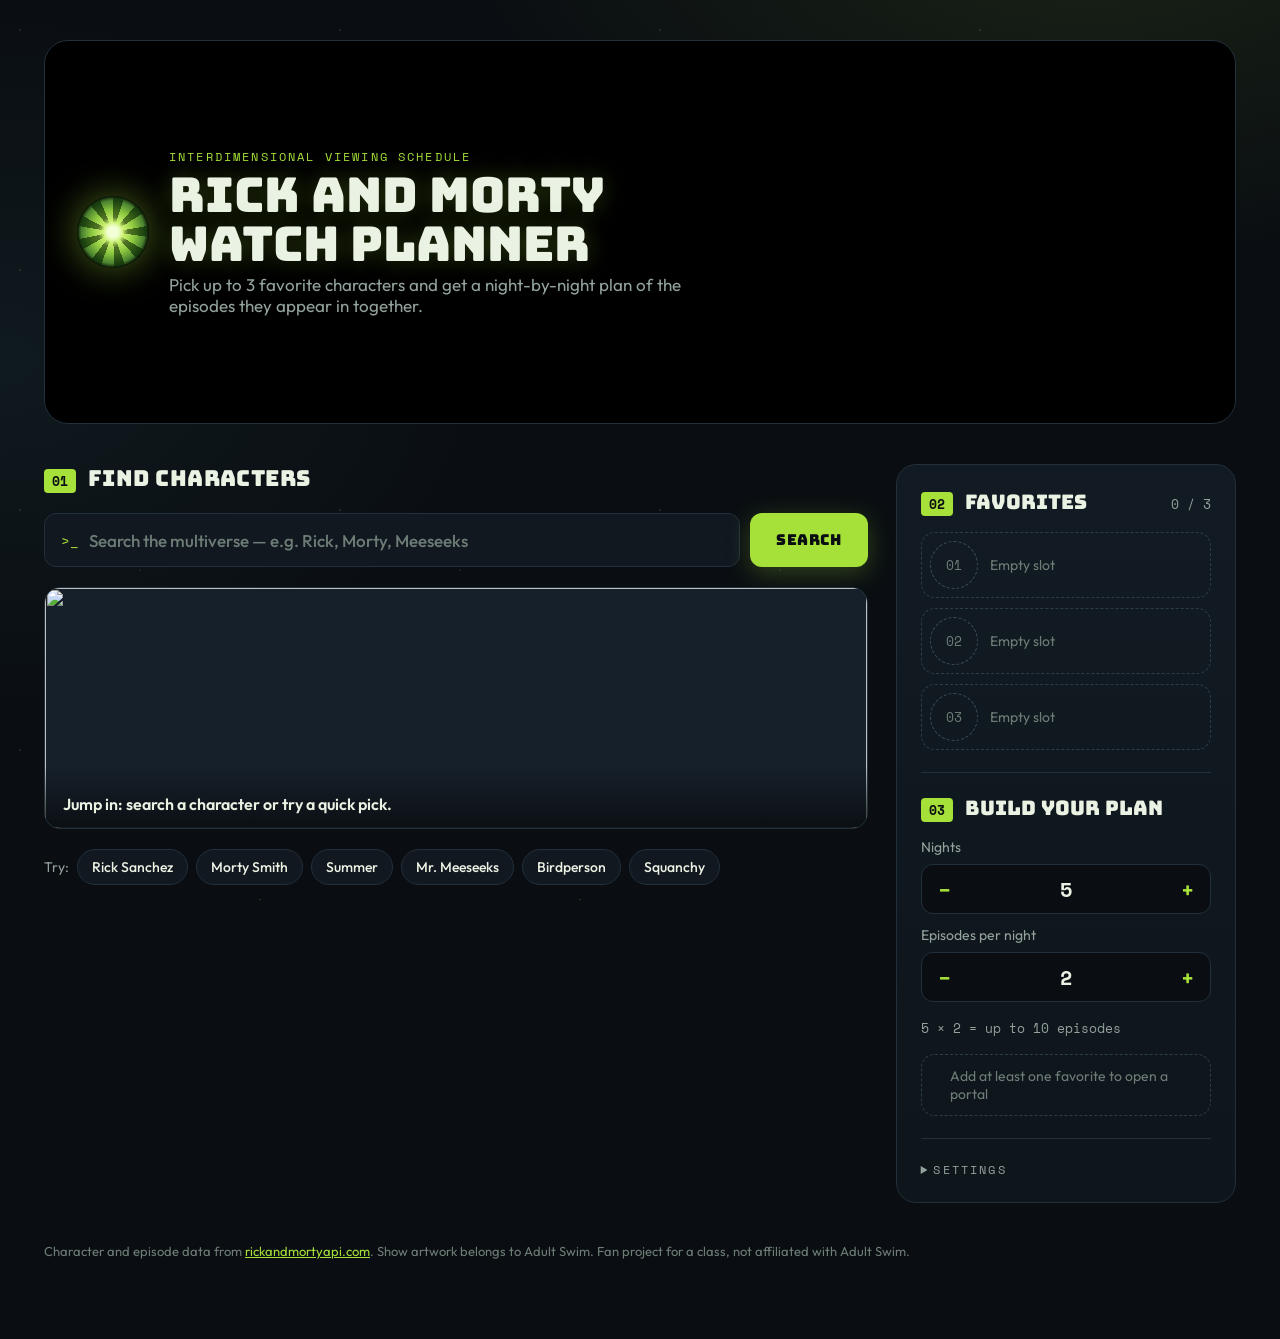
==== commit 0239e595: "Use the show artwork: header poster, start banner, state art, favicon Family poster behind the heade" ====
--- a/index.html
+++ b/index.html
@@ -7,6 +7,7 @@
   <link rel="preconnect" href="https://fonts.googleapis.com">
   <link rel="preconnect" href="https://fonts.gstatic.com" crossorigin>
   <link href="https://fonts.googleapis.com/css2?family=Bungee&family=Outfit:wght@400;500;600;700&family=Space+Mono:wght@400;700&display=swap" rel="stylesheet">
+  <link rel="icon" type="image/png" href="images/favicon.png">
   <link rel="stylesheet" href="css/styles.css">
 </head>
 <body>
@@ -37,8 +38,12 @@
             <button id="search-btn" class="btn-search" type="submit">Search</button>
           </form>
 
+          <figure id="intro" class="intro">
+            <img src="images/portal-jump.webp" alt="" width="1200" height="720">
+            <figcaption>Jump in: search a character or try a quick pick.</figcaption>
+          </figure>
           <div id="chips" class="chips"></div>
-          <p id="status" class="status" aria-live="polite"></p>
+          <div id="status" class="status" aria-live="polite"></div>
           <div id="search-loading" class="loading" hidden>
             <span class="portal" style="--s: 36px" aria-hidden="true"><span class="core"></span><span class="swirl"></span></span>
             <span>Scanning dimensions…</span>
@@ -87,7 +92,7 @@
           </div>
           <p id="plan-summary" class="summary">5 × 2 = up to 10 episodes</p>
           <div id="build-area"></div>
-          <p id="plan-error" class="plan-error" role="alert"></p>
+          <div id="plan-error" class="plan-error" role="alert"></div>
         </section>
 
         <hr class="divider">
@@ -136,7 +141,7 @@
     </section>
 
     <footer class="foot">
-      Character and episode data from <a href="https://rickandmortyapi.com">rickandmortyapi.com</a>. Fan project, not affiliated with Adult Swim.
+      Character and episode data from <a href="https://rickandmortyapi.com">rickandmortyapi.com</a>. Show artwork belongs to Adult Swim. Fan project for a class, not affiliated with Adult Swim.
     </footer>
   </div>
   <script src="js/main.js"></script>
--- a/css/styles.css
+++ b/css/styles.css
@@ -105,16 +105,37 @@
 /* ---- header ---- */
 
 .head {
+  position: relative;
   display: flex;
   align-items: center;
   gap: 20px;
   flex-wrap: wrap;
+  min-height: clamp(240px, 30vw, 400px);
+  padding: 32px;
+  border: 1px solid var(--line);
+  border-radius: 24px;
+  overflow: hidden;
+  background:
+    linear-gradient(90deg, rgba(0, 0, 0, .95) 0%, rgba(0, 0, 0, .85) 40%, rgba(0, 0, 0, 0) 70%),
+    url("../images/hero.webp") right center / auto 100% no-repeat,
+    #000;
 }
 .head-text {
   display: flex;
   flex-direction: column;
   gap: 6px;
-  flex: 1 1 320px;
+  flex: 0 1 560px;
+  min-width: 0;
+}
+@media (max-width: 700px) {
+  .head {
+    padding: 24px 20px;
+    align-items: flex-end;
+    background:
+      linear-gradient(0deg, rgba(0, 0, 0, .92) 0%, rgba(0, 0, 0, .7) 55%, rgba(0, 0, 0, .25) 100%),
+      url("../images/hero.webp") 85% center / cover no-repeat,
+      #000;
+  }
 }
 .kicker {
   margin: 0;
@@ -260,6 +281,33 @@
 .btn-search:hover { background: var(--green-hover); }
 .btn-search:active { transform: translateY(1px); }
 
+.intro {
+  position: relative;
+  margin: 0;
+  border: 1px solid var(--line);
+  border-radius: 16px;
+  overflow: hidden;
+  background: var(--raised);
+}
+.intro[hidden] { display: none; }
+.intro img {
+  display: block;
+  width: 100%;
+  height: clamp(160px, 22vw, 240px);
+  object-fit: cover;
+  object-position: center 40%;
+}
+.intro figcaption {
+  position: absolute;
+  left: 0;
+  right: 0;
+  bottom: 0;
+  padding: 28px 18px 14px;
+  background: linear-gradient(0deg, rgba(10, 14, 18, .92), rgba(10, 14, 18, 0));
+  font-weight: 600;
+  font-size: 16px;
+}
+
 .chips {
   display: flex;
   flex-wrap: wrap;
@@ -284,9 +332,21 @@
 .chip:hover { border-color: var(--green); color: var(--green); }
 
 .status {
+  display: flex;
+  align-items: center;
+  gap: 14px;
   margin: 0;
   font: 400 13px var(--mono);
   color: var(--text-2);
+}
+.art-pickle { height: 80px; width: auto; flex: none; transform: rotate(-12deg); }
+.art-error {
+  flex: none;
+  width: 48px;
+  height: 48px;
+  border-radius: 50%;
+  object-fit: cover;
+  box-shadow: 0 0 0 2px var(--line-strong);
 }
 .status:empty { display: none; }
 
@@ -528,15 +588,20 @@
   display: flex;
   align-items: center;
   justify-content: center;
+  gap: 12px;
   min-height: 56px;
   padding: 0 16px;
   border-radius: 14px;
   border: 1.5px dashed var(--line-strong);
   font-size: 14px;
   color: var(--text-3);
-  text-align: center;
-}
+  text-align: left;
+}
+.art-poopy { height: 52px; width: auto; flex: none; margin: 4px 0; }
 .plan-error {
+  display: flex;
+  align-items: center;
+  gap: 12px;
   margin: -6px 0 0;
   font-size: 14px;
   color: var(--danger);
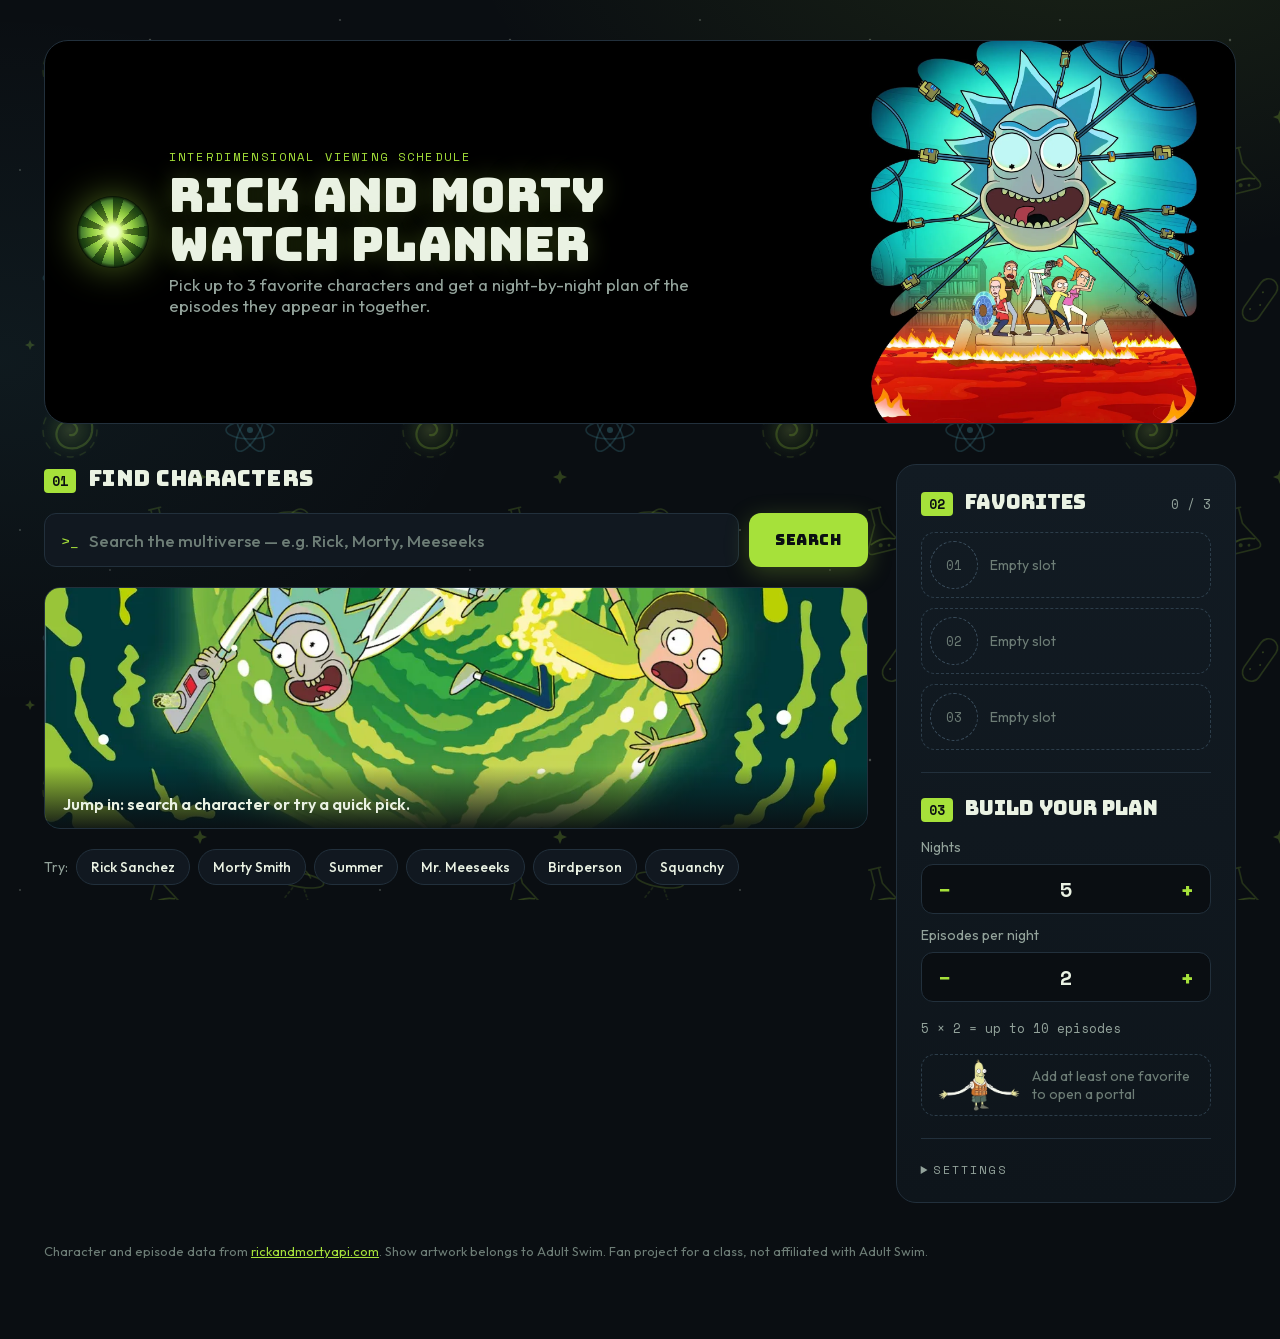
==== commit 9195d9cf: "Self-host Bungee, Outfit and Space Mono; remove the Google Fonts link The project rules allow nothin" ====
--- a/index.html
+++ b/index.html
@@ -4,9 +4,6 @@
   <meta charset="UTF-8">
   <meta name="viewport" content="width=device-width, initial-scale=1.0">
   <title>Rick and Morty Watch Planner</title>
-  <link rel="preconnect" href="https://fonts.googleapis.com">
-  <link rel="preconnect" href="https://fonts.gstatic.com" crossorigin>
-  <link href="https://fonts.googleapis.com/css2?family=Bungee&family=Outfit:wght@400;500;600;700&family=Space+Mono:wght@400;700&display=swap" rel="stylesheet">
   <link rel="icon" type="image/png" href="images/favicon.png">
   <link rel="stylesheet" href="css/styles.css">
 </head>
--- a/css/styles.css
+++ b/css/styles.css
@@ -1,3 +1,33 @@
+/* Self-hosted fonts (SIL Open Font License, see fonts/). Latin subset. */
+@font-face {
+  font-family: "Bungee";
+  src: url("../fonts/bungee-400.woff2") format("woff2");
+  font-weight: 400;
+  font-style: normal;
+  font-display: swap;
+}
+@font-face {
+  font-family: "Outfit";
+  src: url("../fonts/outfit-variable.woff2") format("woff2");
+  font-weight: 400 700;
+  font-style: normal;
+  font-display: swap;
+}
+@font-face {
+  font-family: "Space Mono";
+  src: url("../fonts/space-mono-400.woff2") format("woff2");
+  font-weight: 400;
+  font-style: normal;
+  font-display: swap;
+}
+@font-face {
+  font-family: "Space Mono";
+  src: url("../fonts/space-mono-700.woff2") format("woff2");
+  font-weight: 700;
+  font-style: normal;
+  font-display: swap;
+}
+
 :root {
   --bg: #0a0e12;
   --panel: #111820;
@@ -32,12 +62,10 @@
   -webkit-font-smoothing: antialiased;
   -moz-osx-font-smoothing: grayscale;
   background-image:
-    radial-gradient(1px 1px at 20px 30px, rgba(234, 242, 227, .35), transparent),
-    radial-gradient(1px 1px at 140px 90px, rgba(234, 242, 227, .22), transparent),
-    radial-gradient(1.5px 1.5px at 260px 180px, rgba(166, 225, 58, .35), transparent),
     radial-gradient(900px 500px at 85% -10%, rgba(166, 225, 58, .10), transparent 70%),
-    radial-gradient(700px 500px at 0% 40%, rgba(95, 211, 230, .06), transparent 70%);
-  background-size: 320px 240px, 320px 240px, 320px 240px, 100% 100%, 100% 100%;
+    radial-gradient(700px 500px at 0% 40%, rgba(95, 211, 230, .06), transparent 70%),
+    url("../images/pattern.svg");
+  background-size: 100% 100%, 100% 100%, 360px 360px;
   background-attachment: fixed;
 }
 
